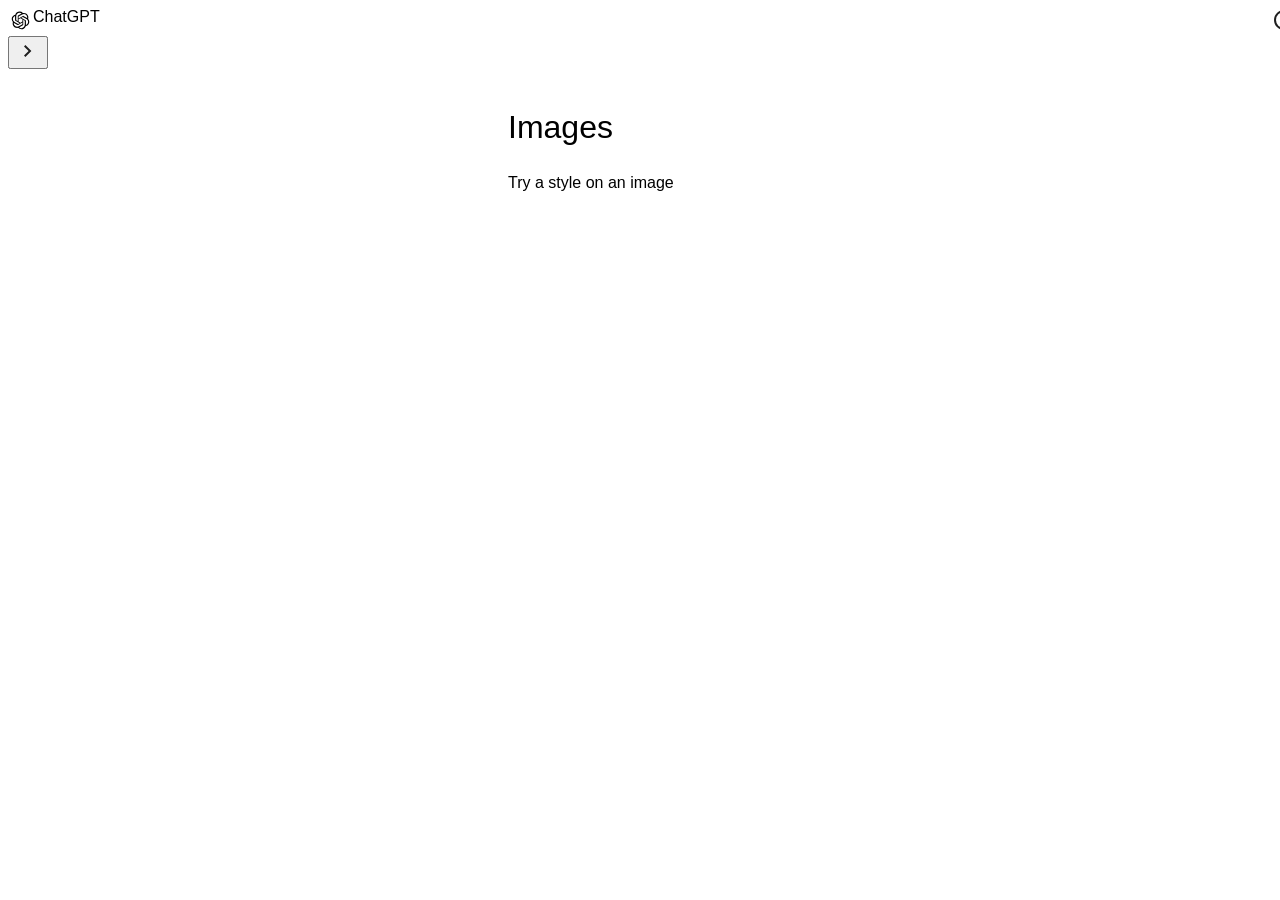
==== images.html @ 60cf4277 "end teh test" ====
<!DOCTYPE html>
<html lang="en">

<head>
    <meta charset="UTF-8">
    <meta name="viewport" content="width=device-width, initial-scale=1.0">
    <title>ChatGPT</title>
    <link rel="stylesheet"
        href="https://fonts.googleapis.com/css2?family=Material+Symbols+Outlined:opsz,wght,FILL,GRAD@20..48,100..700,0..1,-50..200&icon_names=help,keyboard_arrow_down,attach_file,language,book_ribbon,photo_library,graphic_eq,keyboard_arrow_left,keyboard_arrow_right" />
    <link rel="stylesheet" href="style2.css">
</head>

<body>
    <main>

        <header id="head">
            <svg id="chatgpt" xmlns="http://www.w3.org/2000/svg" shape-rendering="geometricPrecision"
                text-rendering="geometricPrecision" image-rendering="optimizeQuality" fill-rule="evenodd"
                clip-rule="evenodd" viewBox="0 0 512 509.639">
                <path fill="#fff"
                    d="M115.612 0h280.775C459.974 0 512 52.026 512 115.612v278.415c0 63.587-52.026 115.613-115.613 115.613H115.612C52.026 509.64 0 457.614 0 394.027V115.612C0 52.026 52.026 0 115.612 0z" />
                <path fill-rule="nonzero"
                    d="M412.037 221.764a90.834 90.834 0 004.648-28.67 90.79 90.79 0 00-12.443-45.87c-16.37-28.496-46.738-46.089-79.605-46.089-6.466 0-12.943.683-19.264 2.04a90.765 90.765 0 00-67.881-30.515h-.576c-.059.002-.149.002-.216.002-39.807 0-75.108 25.686-87.346 63.554-25.626 5.239-47.748 21.31-60.682 44.03a91.873 91.873 0 00-12.407 46.077 91.833 91.833 0 0023.694 61.553 90.802 90.802 0 00-4.649 28.67 90.804 90.804 0 0012.442 45.87c16.369 28.504 46.74 46.087 79.61 46.087a91.81 91.81 0 0019.253-2.04 90.783 90.783 0 0067.887 30.516h.576l.234-.001c39.829 0 75.119-25.686 87.357-63.588 25.626-5.242 47.748-21.312 60.682-44.033a91.718 91.718 0 0012.383-46.035 91.83 91.83 0 00-23.693-61.553l-.004-.005zM275.102 413.161h-.094a68.146 68.146 0 01-43.611-15.8 56.936 56.936 0 002.155-1.221l72.54-41.901a11.799 11.799 0 005.962-10.251V241.651l30.661 17.704c.326.163.55.479.596.84v84.693c-.042 37.653-30.554 68.198-68.21 68.273h.001zm-146.689-62.649a68.128 68.128 0 01-9.152-34.085c0-3.904.341-7.817 1.005-11.663.539.323 1.48.897 2.155 1.285l72.54 41.901a11.832 11.832 0 0011.918-.002l88.563-51.137v35.408a1.1 1.1 0 01-.438.94l-73.33 42.339a68.43 68.43 0 01-34.11 9.12 68.359 68.359 0 01-59.15-34.11l-.001.004zm-19.083-158.36a68.044 68.044 0 0135.538-29.934c0 .625-.036 1.731-.036 2.5v83.801l-.001.07a11.79 11.79 0 005.954 10.242l88.564 51.13-30.661 17.704a1.096 1.096 0 01-1.034.093l-73.337-42.375a68.36 68.36 0 01-34.095-59.143 68.412 68.412 0 019.112-34.085l-.004-.003zm251.907 58.621l-88.563-51.137 30.661-17.697a1.097 1.097 0 011.034-.094l73.337 42.339c21.109 12.195 34.132 34.746 34.132 59.132 0 28.604-17.849 54.199-44.686 64.078v-86.308c.004-.032.004-.065.004-.096 0-4.219-2.261-8.119-5.919-10.217zm30.518-45.93c-.539-.331-1.48-.898-2.155-1.286l-72.54-41.901a11.842 11.842 0 00-5.958-1.611c-2.092 0-4.15.558-5.957 1.611l-88.564 51.137v-35.408l-.001-.061a1.1 1.1 0 01.44-.88l73.33-42.303a68.301 68.301 0 0134.108-9.129c37.704 0 68.281 30.577 68.281 68.281a68.69 68.69 0 01-.984 11.545v.005zm-191.843 63.109l-30.668-17.704a1.09 1.09 0 01-.596-.84v-84.692c.016-37.685 30.593-68.236 68.281-68.236a68.332 68.332 0 0143.689 15.804 63.09 63.09 0 00-2.155 1.222l-72.54 41.9a11.794 11.794 0 00-5.961 10.248v.068l-.05 102.23zm16.655-35.91l39.445-22.782 39.444 22.767v45.55l-39.444 22.767-39.445-22.767v-45.535z" />
            </svg>

            <span id="title_gpt">ChatGPT</span>
            <svg id="menu" xmlns="http://www.w3.org/2000/svg" height="24px" viewBox="0 -960 960 960" width="24px"
                fill="#1f1f1f">
                <path d="M480-345 240-585l56-56 184 183 184-183 56 56-240 240Z" />
            </svg>

            <button id="sign_up">Sign up for free</button>
            <button id="log_in">Log in</button>
            <svg id="helpicon" xmlns="http://www.w3.org/2000/svg" height="24px" viewBox="0 -960 960 960" width="24px"
                fill="#1f1f1f">
                <path
                    d="M513.5-254.5Q528-269 528-290t-14.5-35.5Q499-340 478-340t-35.5 14.5Q428-311 428-290t14.5 35.5Q457-240 478-240t35.5-14.5ZM442-394h74q0-33 7.5-52t42.5-52q26-26 41-49.5t15-56.5q0-56-41-86t-97-30q-57 0-92.5 30T342-618l66 26q5-18 22.5-39t53.5-21q32 0 48 17.5t16 38.5q0 20-12 37.5T506-526q-44 39-54 59t-10 73Zm38 314q-83 0-156-31.5T197-197q-54-54-85.5-127T80-480q0-83 31.5-156T197-763q54-54 127-85.5T480-880q83 0 156 31.5T763-763q54 54 85.5 127T880-480q0 83-31.5 156T763-197q-54 54-127 85.5T480-80Zm0-80q134 0 227-93t93-227q0-134-93-227t-227-93q-134 0-227 93t-93 227q0 134 93 227t227 93Zm0-320Z" />
            </svg>

        </header>
        <h1>Images</h1>
        <p>Try a style on an image</p>
        <button id="bt_left"><svg xmlns="http://www.w3.org/2000/svg" height="24px" viewBox="0 -960 960 960" width="24px" fill="#1f1f1f"><path d="M560-240 320-480l240-240 56 56-184 184 184 184-56 56Z"/></svg></button>
        <button id="bt_right"><svg xmlns="http://www.w3.org/2000/svg" height="24px" viewBox="0 -960 960 960" width="24px" fill="#1f1f1f"><path d="M504-480 320-664l56-56 240 240-240 240-56-56 184-184Z"/></svg></button>
    </main>

</body>

</html>
---- style2.css ----
* {
    font-family: Arial, Helvetica, sans-serif;
}

main {
    position: relative;
}

#head {
    position: relative;
    top: 0;
}

#title_gpt {
    position: absolute;
    top: 25px;
    left: 25px;
    top: 0;
}

#log_in {
    position: absolute;
    left: 1340px;
    border-radius: 55%;
    border: 1px, solid, black;
    background-color: black;
    color: white;
    box-sizing: border-box;
    padding: 10px;
}

#sign_up {
    position: absolute;
    left: 1400px;
    border-radius: 45%;
    border: 1px, solid, black;
    background-color: white;
    color: #5D5D5D;
    box-sizing: border-box;
    padding: 10px;



}

#chatgpt {
    position: absolute;

    width: 25px;

}

#helpicon {
    position: absolute;
    left: 100%;
}

h1 {
    position: absolute;
    left: 500px;
    top: 80px;
    font-weight: 10;
}
p{
    position: absolute;
    left: 500px;
    top: 150px;
}
#bt_left{
 position: absolute;
 
}
#bt_right{
position: absolute;
}
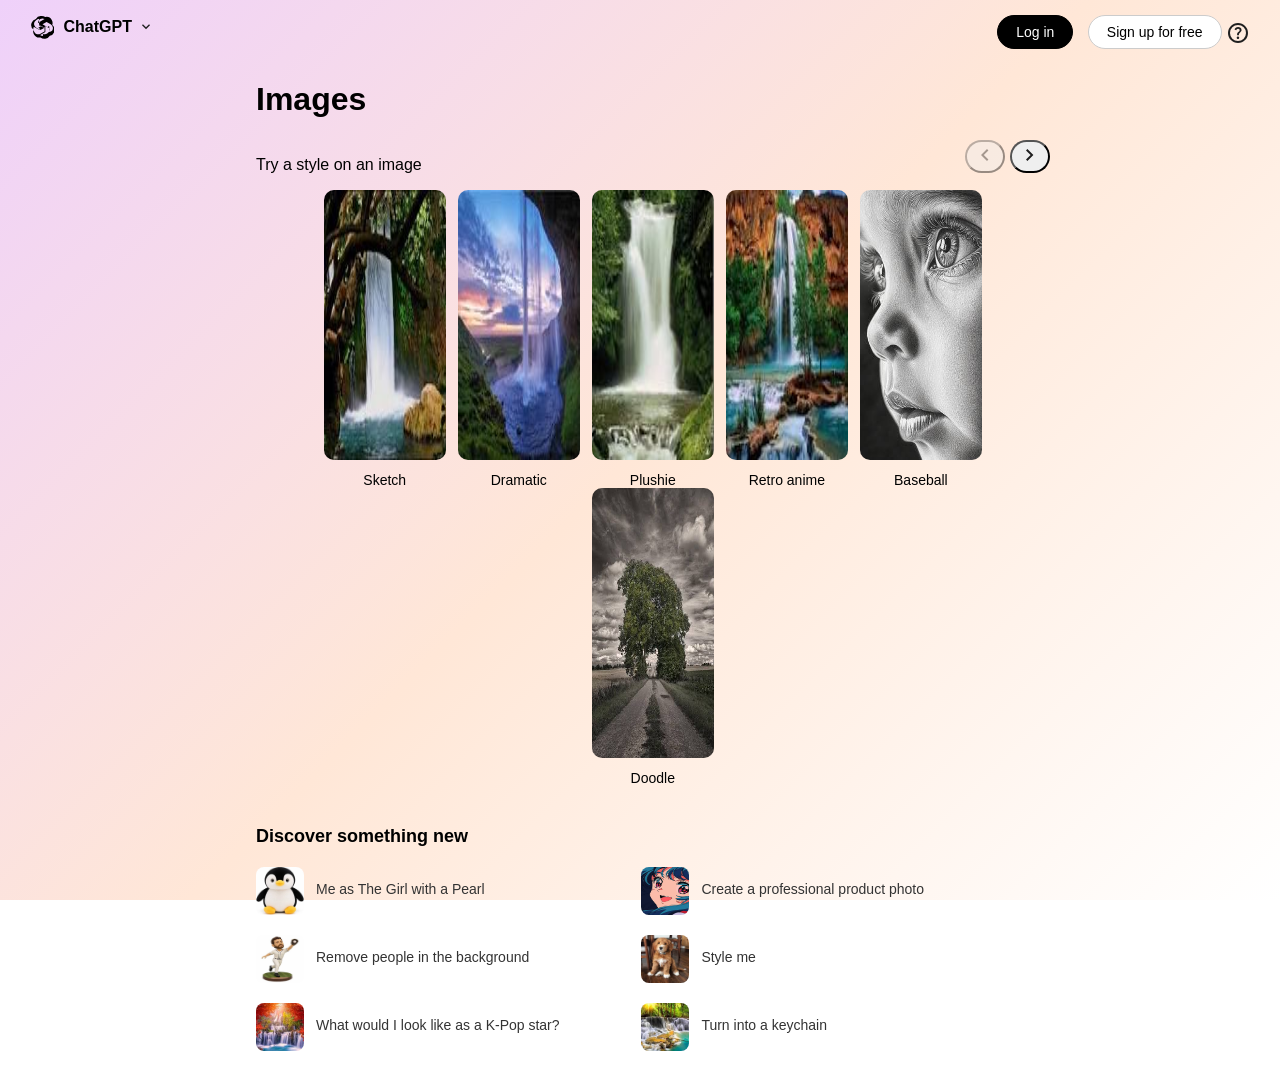
==== commit 3af9f711: "update test" ====
--- a/images.html
+++ b/images.html
@@ -5,43 +5,117 @@
     <meta charset="UTF-8">
     <meta name="viewport" content="width=device-width, initial-scale=1.0">
     <title>ChatGPT</title>
+    <link rel="stylesheet" href="style2.css">
+
     <link rel="stylesheet"
         href="https://fonts.googleapis.com/css2?family=Material+Symbols+Outlined:opsz,wght,FILL,GRAD@20..48,100..700,0..1,-50..200&icon_names=help,keyboard_arrow_down,attach_file,language,book_ribbon,photo_library,graphic_eq,keyboard_arrow_left,keyboard_arrow_right" />
-    <link rel="stylesheet" href="style2.css">
+
 </head>
 
 <body>
-    <main>
 
-        <header id="head">
-            <svg id="chatgpt" xmlns="http://www.w3.org/2000/svg" shape-rendering="geometricPrecision"
-                text-rendering="geometricPrecision" image-rendering="optimizeQuality" fill-rule="evenodd"
-                clip-rule="evenodd" viewBox="0 0 512 509.639">
-                <path fill="#fff"
-                    d="M115.612 0h280.775C459.974 0 512 52.026 512 115.612v278.415c0 63.587-52.026 115.613-115.613 115.613H115.612C52.026 509.64 0 457.614 0 394.027V115.612C0 52.026 52.026 0 115.612 0z" />
-                <path fill-rule="nonzero"
-                    d="M412.037 221.764a90.834 90.834 0 004.648-28.67 90.79 90.79 0 00-12.443-45.87c-16.37-28.496-46.738-46.089-79.605-46.089-6.466 0-12.943.683-19.264 2.04a90.765 90.765 0 00-67.881-30.515h-.576c-.059.002-.149.002-.216.002-39.807 0-75.108 25.686-87.346 63.554-25.626 5.239-47.748 21.31-60.682 44.03a91.873 91.873 0 00-12.407 46.077 91.833 91.833 0 0023.694 61.553 90.802 90.802 0 00-4.649 28.67 90.804 90.804 0 0012.442 45.87c16.369 28.504 46.74 46.087 79.61 46.087a91.81 91.81 0 0019.253-2.04 90.783 90.783 0 0067.887 30.516h.576l.234-.001c39.829 0 75.119-25.686 87.357-63.588 25.626-5.242 47.748-21.312 60.682-44.033a91.718 91.718 0 0012.383-46.035 91.83 91.83 0 00-23.693-61.553l-.004-.005zM275.102 413.161h-.094a68.146 68.146 0 01-43.611-15.8 56.936 56.936 0 002.155-1.221l72.54-41.901a11.799 11.799 0 005.962-10.251V241.651l30.661 17.704c.326.163.55.479.596.84v84.693c-.042 37.653-30.554 68.198-68.21 68.273h.001zm-146.689-62.649a68.128 68.128 0 01-9.152-34.085c0-3.904.341-7.817 1.005-11.663.539.323 1.48.897 2.155 1.285l72.54 41.901a11.832 11.832 0 0011.918-.002l88.563-51.137v35.408a1.1 1.1 0 01-.438.94l-73.33 42.339a68.43 68.43 0 01-34.11 9.12 68.359 68.359 0 01-59.15-34.11l-.001.004zm-19.083-158.36a68.044 68.044 0 0135.538-29.934c0 .625-.036 1.731-.036 2.5v83.801l-.001.07a11.79 11.79 0 005.954 10.242l88.564 51.13-30.661 17.704a1.096 1.096 0 01-1.034.093l-73.337-42.375a68.36 68.36 0 01-34.095-59.143 68.412 68.412 0 019.112-34.085l-.004-.003zm251.907 58.621l-88.563-51.137 30.661-17.697a1.097 1.097 0 011.034-.094l73.337 42.339c21.109 12.195 34.132 34.746 34.132 59.132 0 28.604-17.849 54.199-44.686 64.078v-86.308c.004-.032.004-.065.004-.096 0-4.219-2.261-8.119-5.919-10.217zm30.518-45.93c-.539-.331-1.48-.898-2.155-1.286l-72.54-41.901a11.842 11.842 0 00-5.958-1.611c-2.092 0-4.15.558-5.957 1.611l-88.564 51.137v-35.408l-.001-.061a1.1 1.1 0 01.44-.88l73.33-42.303a68.301 68.301 0 0134.108-9.129c37.704 0 68.281 30.577 68.281 68.281a68.69 68.69 0 01-.984 11.545v.005zm-191.843 63.109l-30.668-17.704a1.09 1.09 0 01-.596-.84v-84.692c.016-37.685 30.593-68.236 68.281-68.236a68.332 68.332 0 0143.689 15.804 63.09 63.09 0 00-2.155 1.222l-72.54 41.9a11.794 11.794 0 00-5.961 10.248v.068l-.05 102.23zm16.655-35.91l39.445-22.782 39.444 22.767v45.55l-39.444 22.767-39.445-22.767v-45.535z" />
-            </svg>
 
-            <span id="title_gpt">ChatGPT</span>
-            <svg id="menu" xmlns="http://www.w3.org/2000/svg" height="24px" viewBox="0 -960 960 960" width="24px"
-                fill="#1f1f1f">
-                <path d="M480-345 240-585l56-56 184 183 184-183 56 56-240 240Z" />
-            </svg>
+    <header id="head">
 
+        <a href="index.html" class="logo-link">
+            <section class="logo-area">
+                <svg id="chatgpt" xmlns="http://www.w3.org/2000/svg" viewBox="0 0 24 24" width="24px" height="24px">
+                    <path fill="#000000"
+                        d="M22.2819 9.8211a5.9847 5.9847 0 0 0-.5157-4.9108 6.0462 6.0462 0 0 0-6.5098-2.9A6.0651 6.0651 0 0 0 10.531 1.026a6.0152 6.0152 0 0 0-4.6644 2.871 5.9984 5.9984 0 0 0-4.3223 3.9785 6.0145 6.0145 0 0 0 1.9324 6.7023 5.9856 5.9856 0 0 0 .513 4.9083 6.0462 6.0462 0 0 0 6.5109 2.9002 6.0622 6.0622 0 0 0 4.7253 1.284 6.0156 6.0156 0 0 0 4.6635-2.871 5.9965 5.9965 0 0 0 4.3235-3.9774 6.0145 6.0145 0 0 0-1.9336-6.7022zm-9.3512 11.232a4.4533 4.4533 0 0 1-2.8569-1.0337l.1414-.0819 4.7431-2.7384a.7712.7712 0 0 0 .3867-.6699v-5.7198l4.0322 2.3292a.083.083 0 0 1 .0391.0553 4.459 4.459 0 0 1-1.9213 4.9818 4.4795 4.4795 0 0 1-4.5641.7774zm-9.6053-6.1772a4.4632 4.4632 0 0 1 .602-3.0818l.1402.0819 4.7443 2.7384a.7744.7744 0 0 0 .7733 0l4.9535-2.8606v4.6584a.0854.0854 0 0 1-.0358.0708l-4.0355 2.3314a4.4828 4.4828 0 0 1-6.1365-1.9385zm2.7483-9.5252a4.4537 4.4537 0 0 1 3.0366-1.5791v5.4768a.7708.7708 0 0 0 .3856.6699l4.9535 2.8606-4.0322 2.3314a.0827.0827 0 0 1-.0762 0l-4.0333-2.3314a4.4795 4.4795 0 0 1-1.6375-6.0982zm11.396 6.8584l-4.9535-2.8606 4.0333-2.3314a.083.083 0 0 1 .0762 0l4.0333 2.3314a4.4842 4.4842 0 0 1 1.6342 6.0971 4.4537 4.4537 0 0 1-3.0335 1.5791v-5.4768a.7725.7725 0 0 0-.387-.6699zm-5.4419-2.3292l-4.0322-2.3314a4.4839 4.4839 0 0 1 6.5775-3.518l-4.7431 2.7384a.7712.7712 0 0 0-.3867.6699v3.4411zm-1.0772 1.4883l2.6072 1.5057-2.6072 1.5057-2.6072-1.5057 2.6072-1.5057z" />
+                </svg>
+                <span id="title_gpt">ChatGPT</span>
+                <svg id="menu" xmlns="http://www.w3.org/2000/svg" height="16px" viewBox="0 -960 960 960" width="16px"
+                    fill="#1f1f1f">
+                    <path d="M480-345 240-585l56-56 184 183 184-183 56 56-240 240Z" />
+                </svg>
+            </section>
+        </a>
+
+
+
+
+
+        <section class="auth-buttons">
+            <button id="log_in">Log in</button>
             <button id="sign_up">Sign up for free</button>
-            <button id="log_in">Log in</button>
-            <svg id="helpicon" xmlns="http://www.w3.org/2000/svg" height="24px" viewBox="0 -960 960 960" width="24px"
+            <svg id="icon_help" xmlns="http://www.w3.org/2000/svg" height="24px" viewBox="0 -960 960 960" width="24px"
                 fill="#1f1f1f">
                 <path
                     d="M513.5-254.5Q528-269 528-290t-14.5-35.5Q499-340 478-340t-35.5 14.5Q428-311 428-290t14.5 35.5Q457-240 478-240t35.5-14.5ZM442-394h74q0-33 7.5-52t42.5-52q26-26 41-49.5t15-56.5q0-56-41-86t-97-30q-57 0-92.5 30T342-618l66 26q5-18 22.5-39t53.5-21q32 0 48 17.5t16 38.5q0 20-12 37.5T506-526q-44 39-54 59t-10 73Zm38 314q-83 0-156-31.5T197-197q-54-54-85.5-127T80-480q0-83 31.5-156T197-763q54-54 127-85.5T480-880q83 0 156 31.5T763-763q54 54 85.5 127T880-480q0 83-31.5 156T763-197q-54 54-127 85.5T480-80Zm0-80q134 0 227-93t93-227q0-134-93-227t-227-93q-134 0-227 93t-93 227q0 134 93 227t227 93Zm0-320Z" />
             </svg>
-
-        </header>
+        </section>
+    </header>
+    <main>
         <h1>Images</h1>
         <p>Try a style on an image</p>
-        <button id="bt_left"><svg xmlns="http://www.w3.org/2000/svg" height="24px" viewBox="0 -960 960 960" width="24px" fill="#1f1f1f"><path d="M560-240 320-480l240-240 56 56-184 184 184 184-56 56Z"/></svg></button>
-        <button id="bt_right"><svg xmlns="http://www.w3.org/2000/svg" height="24px" viewBox="0 -960 960 960" width="24px" fill="#1f1f1f"><path d="M504-480 320-664l56-56 240 240-240 240-56-56 184-184Z"/></svg></button>
+        <div id="button_right_left">
+            <button id="bt_left"><svg xmlns="http://www.w3.org/2000/svg" height="24px" viewBox="0 -960 960 960"
+                    width="24px" fill="#1f1f1f">
+                    <path d="M560-240 320-480l240-240 56 56-184 184 184 184-56 56Z" />
+                </svg></button>
+            <button id="bt_right"><svg xmlns="http://www.w3.org/2000/svg" height="24px" viewBox="0 -960 960 960"
+                    width="24px" fill="#1f1f1f">
+                    <path d="M504-480 320-664l56-56 240 240-240 240-56-56 184-184Z" />
+                </svg></button>
+        </div>
+        <section id="gallery">
+            <section id="gallery">
+                <div class="gallery-item">
+                    <img class="img_gallery" src="img/הורדה.jpg" alt="">
+                    <span class="span_gallery">Sketch</span>
+                </div>
+                <div class="gallery-item">
+                    <img class="img_gallery" src="img/הורדה (1).jpg" alt="">
+                    <span class="span_gallery">Dramatic</span>
+                </div>
+                <div class="gallery-item">
+                    <img class="img_gallery" src="img/הורדה (2).jpg" alt="">
+                    <span class="span_gallery">Plushie</span>
+                </div>
+                <div class="gallery-item">
+                    <img class="img_gallery" src="img/הורדה (3).jpg" alt="">
+                    <span class="span_gallery">Retro anime</span>
+                </div>
+                <div class="gallery-item">
+                    <img class="img_gallery" src="img/images (6).jpg" alt="">
+                    <span class="span_gallery">Baseball</span>
+                </div>
+                <div class="gallery-item">
+                    <img class="img_gallery" src="img/images (7).jpg" alt="">
+                    <span class="span_gallery">Doodle</span>
+                </div>
+            </section>
+
+        </section>
+        <section id="more_gallery">
+            <h2>Discover something new</h2>
+            <div class="item_more_gallery">
+                <img class="img_more_gallery" src="img/images (8).jpg" alt="">
+                <span class="span_more_text">Me as The Girl with a Pearl</span>
+            </div>
+            <div class="item_more_gallery">
+                <img class="img_more_gallery" src="img/images (9).jpg" alt="">
+                <span class="span_more_text">Create a professional product photo</span>
+            </div>
+            <div class="item_more_gallery">
+                <img class="img_more_gallery" src="img/images (10).jpg" alt="">
+                <span class="span_more_text">Remove people in the background</span>
+            </div>
+            <div class="item_more_gallery">
+                <img class="img_more_gallery" src="img/images (11).jpg" alt="">
+                <span class="span_more_text">Style me</span>
+            </div>
+            <div class="item_more_gallery">
+                <img class="img_more_gallery" src="img/images (12).jpg" alt="">
+                <span class="span_more_text">What would I look like as a K-Pop star?</span>
+            </div>
+            <div class="item_more_gallery">
+                <img class="img_more_gallery" src="img/images (13).jpg" alt="">
+                <span class="span_more_text">Turn into a keychain</span>
+            </div>
+            </div>
+        </section>
+
     </main>
 
 </body>
--- a/style2.css
+++ b/style2.css
@@ -1,75 +1,167 @@
-* {
+body {
     font-family: Arial, Helvetica, sans-serif;
+    margin: 0;
+    padding: 0;
+    background: linear-gradient(135deg, #EFD1FA 0%, #FFE7D7 50%, #FFFFFF 100%);
+    background-repeat: no-repeat;
+    background-attachment: fixed;
+    min-height: 100vh;
 }
 
 main {
+    position: absolute;
+    left: 20vw;
+    width: 62vw;
+}
+
+main p {
+    display: inline-block;
+}
+
+
+#head {
+    width: 100%;
+    padding: 15px 30px;
+    box-sizing: border-box;
+    height: 60px;
+    text-align: center;
     position: relative;
 }
 
-#head {
-    position: relative;
-    top: 0;
+.logo-area {
+    float: left;
+    height: 30px;
+}
+
+#chatgpt {
+    width: 24px;
+    vertical-align: middle;
+}
+
+#icon_help {
+    vertical-align: middle;
 }
 
 #title_gpt {
-    position: absolute;
-    top: 25px;
-    left: 25px;
-    top: 0;
+    font-weight: bold;
+    font-size: 16px;
+    vertical-align: middle;
+    margin-left: 5px;
+}
+
+#menu {
+    vertical-align: middle;
+    margin-left: 2px;
+}
+
+.auth-buttons {
+    float: right;
 }
 
 #log_in {
-    position: absolute;
-    left: 1340px;
-    border-radius: 55%;
-    border: 1px, solid, black;
-    background-color: black;
-    color: white;
-    box-sizing: border-box;
-    padding: 10px;
+    background-color: #000;
+    color: #fff;
+    border: 1px solid #000;
+    border-radius: 20px;
+    padding: 8px 18px;
+    font-size: 14px;
+    cursor: pointer;
+    margin-right: 10px;
 }
 
 #sign_up {
-    position: absolute;
-    left: 1400px;
-    border-radius: 45%;
-    border: 1px, solid, black;
-    background-color: white;
-    color: #5D5D5D;
-    box-sizing: border-box;
-    padding: 10px;
+    background-color: #fff;
+    color: #000;
+    border: 1px solid #ccc;
+    border-radius: 20px;
+    padding: 8px 18px;
+    font-size: 14px;
+    cursor: pointer;
+}
+
+.logo-link {
+    color: #000;
+}
+
+#button_right_left {
+    float: right;
+}
+
+#button_right_left button {
+    border-radius: 150px;
+}
+
+#bt_left {
+    opacity: 0.4;
+    cursor: not-allowed;
+    pointer-events: none;
+}
 
 
-
+#more_gallery {
+    width: 100%;
+    margin-top: 40px;
 }
 
-#chatgpt {
-    position: absolute;
-
-    width: 25px;
-
+#more_gallery h2 {
+    font-size: 18px;
+    font-weight: 600;
+    margin-bottom: 20px;
 }
 
-#helpicon {
-    position: absolute;
-    left: 100%;
+
+.item_more_gallery {
+    display: inline-block;
+    width: 48%;
+    margin-bottom: 20px;
+    vertical-align: top;
+    box-sizing: border-box;
 }
 
-h1 {
-    position: absolute;
-    left: 500px;
-    top: 80px;
-    font-weight: 10;
+
+.img_more_gallery {
+    position: static;
+    width: 48px;
+    height: 48px;
+    border-radius: 8px;
+    float: left;
+    margin-right: 12px;
 }
-p{
-    position: absolute;
-    left: 500px;
-    top: 150px;
+
+
+.span_more_text {
+    display: inline-block;
+    font-size: 14px;
+    color: #333;
+    padding-top: 14px;
 }
-#bt_left{
- position: absolute;
- 
+
+#gallery {
+    text-align: center;
 }
-#bt_right{
-position: absolute;
+
+
+.gallery-item {
+    display: inline-block;
+    width: 9.5vw;
+    margin: 0 4px;
+    vertical-align: top;
+    text-align: center;
+}
+
+
+.img_gallery {
+    width: 100%;
+    height: 30vh;
+    border-radius: 10px;
+    margin-left: 0;
+}
+
+
+.span_gallery {
+    display: block;
+    padding-left: 0;
+    padding-right: 0;
+    margin-top: 8px;
+    font-size: 14px;
 }
